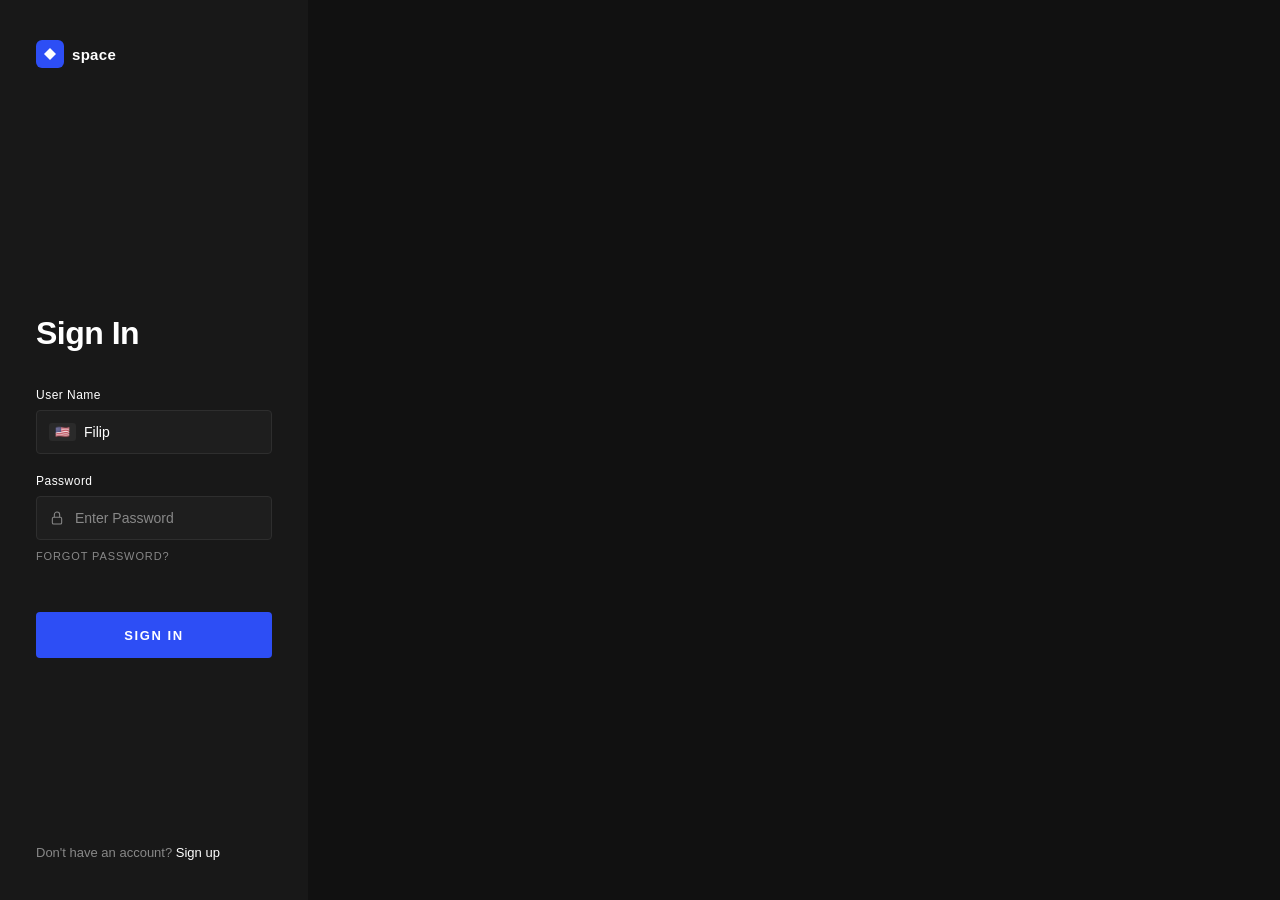
==== index.html @ 188843cb "message" ====
<!doctype html>
<html lang="en">
  <head>
    <meta charset="UTF-8" />
    <meta name="viewport" content="width=device-width, initial-scale=1.0" />
    <title>Document</title>
    <link rel="stylesheet" href="styles/index.css" />
  </head>
  <body>
    <div class="wrapper">
      <!-- ── LEFT PANEL ── -->
      <aside class="left-panel">
        <!-- Logo -->
        <div class="logo">
          <div class="logo-icon">
            <svg viewBox="0 0 16 16"><path d="M2 8L8 2L14 8L8 14Z" /></svg>
          </div>
          <span class="logo-text">space</span>
        </div>

        <!-- Form -->
        <div class="form-area">
          <h1>Sign In</h1>

          <div class="field">
            <label for="username">User Name</label>
            <div class="input-wrap">
              <div class="flag-badge">
                <span>🇺🇸</span>
              </div>
              <input
                id="username"
                type="text"
                placeholder="Enter username"
                value="Filip"
                autocomplete="username"
              />
            </div>
          </div>

          <div class="field">
            <label for="password">Password</label>
            <div class="input-wrap">
              <div class="icon">
                <!-- Lock icon -->
                <svg viewBox="0 0 24 24">
                  <rect x="5" y="11" width="14" height="10" rx="2" />
                  <path d="M8 11V7a4 4 0 0 1 8 0v4" />
                </svg>
              </div>
              <input
                id="password"
                type="password"
                placeholder="Enter Password"
                autocomplete="current-password"
              />
            </div>
            <a href="#" class="forgot-link">Forgot Password?</a>
          </div>

          <button class="btn-signin" type="button">Sign In</button>
        </div>

        <!-- Footer -->
        <p class="panel-footer">
          Don't have an account? <a href="#">Sign up</a>
        </p>
      </aside>

      <!-- ── RIGHT PANEL ── -->
      <main class="right-panel">
        <!--
      YOUR IMAGE GOES HERE
      Replace "your-image.jpg" with your actual image path or URL.
      Example: <img src="./assets/hero.jpg" ... />
    -->
        <img class="bg-image" src="your-image.jpg" alt="Background" />

        <!-- Subtle dark overlay -->
        <div class="overlay"></div>

        <!-- Text on top -->
        <div class="panel-content">
          <p class="tagline">
            A new way to experience real estate<br />in the infinite virtual
            space.
          </p>
          <a href="#" class="learn-more">Learn More</a>
        </div>

        <!-- Next slide arrow -->
        <div class="carousel-arrow" role="button" aria-label="Next slide">
          <svg viewBox="0 0 24 24"><polyline points="9 18 15 12 9 6" /></svg>
        </div>
      </main>
    </div>
  </body>
</html>
---- styles/index.css ----
/* ─── Reset & Base ─────────────────────────────────────── */
*,
*::before,
*::after {
  box-sizing: border-box;
  margin: 0;
  padding: 0;
}

:root {
  --bg-dark: #111111;
  --bg-panel: #181818;
  --accent-blue: #2d4ef5;
  --accent-hover: #1a3de0;
  --text-primary: #ffffff;
  --text-muted: #888888;
  --text-link: #5577ff;
  --border-color: #2e2e2e;
  --input-bg: #1e1e1e;
  --font: "Barlow", sans-serif;
}

html,
body {
  height: 100%;
  font-family: var(--font);
  background: var(--bg-dark);
  color: var(--text-primary);
}

/* ─── Layout ────────────────────────────────────────────── */
.wrapper {
  display: flex;
  min-height: 100vh;
}      
/* ─── Left Panel ─────────────────────────────────────────── */
.left-panel {
  background: var(--bg-panel);
  display: flex;
  flex-direction: column;
  padding: 40px 36px;
  position: relative;
}

.logo {
  display: flex;
  align-items: center;
  gap: 8px;
  margin-bottom: 60px;
}

.logo-icon {
  width: 28px;
  height: 28px;
  background: var(--accent-blue);
  border-radius: 6px;
  display: flex;
  align-items: center;
  justify-content: center;
}

.logo-icon svg {
  width: 16px;
  height: 16px;
  fill: #fff;
}

.logo-text {
  font-size: 15px;
  font-weight: 600;
  color: var(--text-primary);
  letter-spacing: 0.02em;
}

/* ─── Form Area ──────────────────────────────────────────── */
.form-area {
  flex: 1;
  display: flex;
  flex-direction: column;
  justify-content: center;
}

.form-area h1 {
  font-size: 32px;
  font-weight: 700;
  letter-spacing: -0.5px;
  margin-bottom: 36px;
}

.field {
  margin-bottom: 20px;
}

.field label {
  display: block;
  font-size: 12px;
  font-weight: 500;
  color: var(--text-primary);
  letter-spacing: 0.04em;
  margin-bottom: 8px;
}

.input-wrap {
  display: flex;
  align-items: center;
  background: var(--input-bg);
  border: 1px solid var(--border-color);
  border-radius: 4px;
  padding: 0 12px;
  height: 44px;
  transition: border-color 0.2s;
}

.input-wrap:focus-within {
  border-color: var(--accent-blue);
}

.input-wrap .icon {
  display: flex;
  align-items: center;
  margin-right: 10px;
  flex-shrink: 0;
}

.input-wrap .icon svg {
  width: 16px;
  height: 16px;
  fill: none;
  stroke: var(--text-muted);
  stroke-width: 1.6;
}

/* Flag emoji badge */
.flag-badge {
  display: flex;
  align-items: center;
  gap: 6px;
  background: #2a2a2a;
  border-radius: 3px;
  padding: 2px 6px;
  margin-right: 8px;
  font-size: 13px;
  flex-shrink: 0;
}

.flag-badge span {
  font-size: 12px;
  color: var(--text-primary);
  font-weight: 500;
}

.input-wrap input {
  flex: 1;
  background: transparent;
  border: none;
  outline: none;
  color: var(--text-primary);
  font-family: var(--font);
  font-size: 14px;
  font-weight: 400;
}

.input-wrap input::placeholder {
  color: var(--text-muted);
}

.forgot-link {
  display: inline-block;
  margin-top: 10px;
  font-size: 11px;
  font-weight: 500;
  color: var(--text-muted);
  text-decoration: none;
  letter-spacing: 0.08em;
  text-transform: uppercase;
  transition: color 0.2s;
}

.forgot-link:hover {
  color: var(--text-primary);
}

.btn-signin {
  display: block;
  width: 100%;
  margin-top: 28px;
  height: 46px;
  background: var(--accent-blue);
  color: #fff;
  font-family: var(--font);
  font-size: 13px;
  font-weight: 700;
  letter-spacing: 0.12em;
  text-transform: uppercase;
  border: none;
  border-radius: 4px;
  cursor: pointer;
  transition:
    background 0.2s,
    transform 0.1s;
}

.btn-signin:hover {
  background: var(--accent-hover);
}

.btn-signin:active {
  transform: scale(0.98);
}

/* ─── Footer ─────────────────────────────────────────────── */
.panel-footer {
  font-size: 13px;
  color: var(--text-muted);
}

.panel-footer a {
  color: var(--text-primary);
  text-decoration: none;
  font-weight: 500;
}

.panel-footer a:hover {
  text-decoration: underline;
}

/* ─── Right Panel (Image Area) ───────────────────────────── */
.right-panel {
  position: relative;
  overflow: hidden;
  background: #1a1a1a;
}

/*
     * ── YOUR IMAGE ──────────────────────────────────────────────
     * Replace the src below with your own image path.
     * The <img> is already absolutely positioned and covers the
     * full right panel with object-fit: cover.
     * ────────────────────────────────────────────────────────────
     */
.right-panel .bg-image {
  position: absolute;
  inset: 0;
  width: 100%;
  height: 100%;
  object-fit: cover;
  object-position: center;
  display: block;
}

/* Dark overlay so text stays readable */
.right-panel .overlay {
  position: absolute;
  inset: 0;
  background: linear-gradient(
    to right,
    rgba(10, 10, 10, 0.45) 0%,
    rgba(10, 10, 10, 0.1) 100%
  );
}

/* Text content on top of image */
.right-panel .panel-content {
  position: absolute;
  inset: 0;
  display: flex;
  flex-direction: column;
  justify-content: center;
  padding: 60px;
}

.panel-content .tagline {
  font-size: 26px;
  font-weight: 300;
  line-height: 1.4;
  max-width: 400px;
  color: var(--text-primary);
  margin-bottom: 24px;
}

.panel-content .learn-more {
  font-size: 11px;
  font-weight: 600;
  letter-spacing: 0.12em;
  text-transform: uppercase;
  color: var(--text-primary);
  text-decoration: none;
  border-bottom: 1px solid rgba(255, 255, 255, 0.5);
  padding-bottom: 2px;
  width: fit-content;
  transition:
    border-color 0.2s,
    color 0.2s;
}

.panel-content .learn-more:hover {
  color: #aaa;
  border-color: #aaa;
}

/* Carousel arrow (bottom right) */
.carousel-arrow {
  position: absolute;
  bottom: 32px;
  right: 32px;
  width: 40px;
  height: 40px;
  border: 1px solid rgba(255, 255, 255, 0.4);
  border-radius: 50%;
  display: flex;
  align-items: center;
  justify-content: center;
  cursor: pointer;
  transition:
    background 0.2s,
    border-color 0.2s;
}

.carousel-arrow:hover {
  background: rgba(255, 255, 255, 0.12);
  border-color: rgba(255, 255, 255, 0.7);
}

.carousel-arrow svg {
  width: 14px;
  height: 14px;
  stroke: #fff;
  stroke-width: 2;
  fill: none;
}

/* ─── Responsive ─────────────────────────────────────────── */
@media (max-width: 768px) {
  .wrapper {
    grid-template-columns: 1fr;
  }

  .right-panel {
    display: none;
  }

  .left-panel {
    padding: 32px 24px;
  }
}
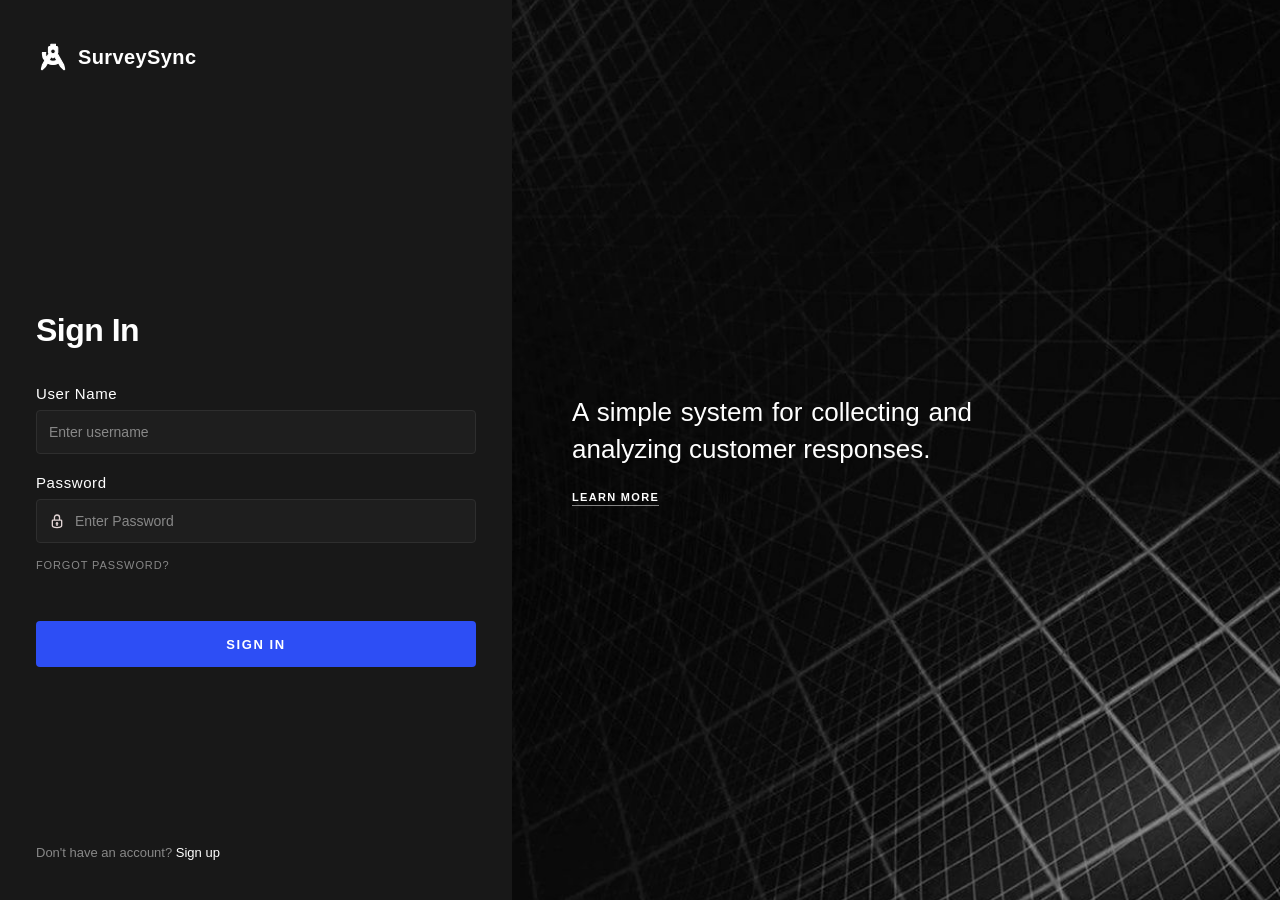
==== commit a7259730: "This is the sign up page" ====
--- a/index.html
+++ b/index.html
@@ -3,51 +3,48 @@
   <head>
     <meta charset="UTF-8" />
     <meta name="viewport" content="width=device-width, initial-scale=1.0" />
-    <title>Document</title>
+    <title>SurveySync - Sign In</title>
+
     <link rel="stylesheet" href="styles/index.css" />
   </head>
+
   <body>
     <div class="wrapper">
       <!-- ── LEFT PANEL ── -->
-      <aside class="left-panel">
+      <div class="left-panel">
         <!-- Logo -->
         <div class="logo">
           <div class="logo-icon">
-            <svg viewBox="0 0 16 16"><path d="M2 8L8 2L14 8L8 14Z" /></svg>
+            <img
+              src="styles/svg/logo-google-android-studio-svgrepo-com.svg"
+              alt="icon"
+            />
           </div>
-          <span class="logo-text">space</span>
+          <span class="logo-text">SurveySync</span>
         </div>
 
-        <!-- Form -->
-        <div class="form-area">
+        <!-- FORM -->
+        <form class="form-area">
           <h1>Sign In</h1>
 
+          <!-- Username -->
           <div class="field">
             <label for="username">User Name</label>
+
             <div class="input-wrap">
-              <div class="flag-badge">
-                <span>🇺🇸</span>
-              </div>
-              <input
-                id="username"
-                type="text"
-                placeholder="Enter username"
-                value="Filip"
-                autocomplete="username"
-              />
+              <input id="username" type="text" placeholder="Enter username" />
             </div>
           </div>
 
+          <!-- Password -->
           <div class="field">
             <label for="password">Password</label>
+
             <div class="input-wrap">
               <div class="icon">
-                <!-- Lock icon -->
-                <svg viewBox="0 0 24 24">
-                  <rect x="5" y="11" width="14" height="10" rx="2" />
-                  <path d="M8 11V7a4 4 0 0 1 8 0v4" />
-                </svg>
+                <img src="styles/svg/padlock-outlined-svgrepo-com.svg" alt="" />
               </div>
+
               <input
                 id="password"
                 type="password"
@@ -55,44 +52,38 @@
                 autocomplete="current-password"
               />
             </div>
+            <small class="password-error"></small>
+
             <a href="#" class="forgot-link">Forgot Password?</a>
           </div>
 
-          <button class="btn-signin" type="button">Sign In</button>
-        </div>
+          <!-- Button -->
+          <button class="btn-signin" type="submit">Sign In</button>
+        </form>
 
         <!-- Footer -->
         <p class="panel-footer">
           Don't have an account? <a href="#">Sign up</a>
         </p>
-      </aside>
+      </div>
 
       <!-- ── RIGHT PANEL ── -->
-      <main class="right-panel">
-        <!--
-      YOUR IMAGE GOES HERE
-      Replace "your-image.jpg" with your actual image path or URL.
-      Example: <img src="./assets/hero.jpg" ... />
-    -->
-        <img class="bg-image" src="your-image.jpg" alt="Background" />
+      <div class="right-panel">
+        <img
+          class="bg-image"
+          src="styles/images/download - 2026-05-07T134545.837.jpg"
+          alt="Background"
+        />
 
-        <!-- Subtle dark overlay -->
-        <div class="overlay"></div>
-
-        <!-- Text on top -->
         <div class="panel-content">
           <p class="tagline">
-            A new way to experience real estate<br />in the infinite virtual
-            space.
+            A simple system for collecting and analyzing customer responses.
           </p>
+
           <a href="#" class="learn-more">Learn More</a>
         </div>
-
-        <!-- Next slide arrow -->
-        <div class="carousel-arrow" role="button" aria-label="Next slide">
-          <svg viewBox="0 0 24 24"><polyline points="9 18 15 12 9 6" /></svg>
-        </div>
-      </main>
+      </div>
     </div>
+    <script src="index.js"></script>
   </body>
 </html>
--- a/styles/index.css
+++ b/styles/index.css
@@ -32,15 +32,22 @@
 .wrapper {
   display: flex;
   min-height: 100vh;
-}      
+}
 /* ─── Left Panel ─────────────────────────────────────────── */
 .left-panel {
+  width: 40%;
   background: var(--bg-panel);
   display: flex;
   flex-direction: column;
   padding: 40px 36px;
   position: relative;
 }
+.right-panel {
+  width: 60%;
+  position: relative;
+  overflow: hidden;
+  background: #1a1a1a;
+}
 
 .logo {
   display: flex;
@@ -50,23 +57,22 @@
 }
 
 .logo-icon {
-  width: 28px;
-  height: 28px;
-  background: var(--accent-blue);
+  width: 34px;
+  height: 34px;
   border-radius: 6px;
   display: flex;
   align-items: center;
   justify-content: center;
 }
 
-.logo-icon svg {
-  width: 16px;
-  height: 16px;
+.logo-icon img {
+  width: 34px;
+  height: 34px;
   fill: #fff;
 }
 
 .logo-text {
-  font-size: 15px;
+  font-size: 20px;
   font-weight: 600;
   color: var(--text-primary);
   letter-spacing: 0.02em;
@@ -93,7 +99,7 @@
 
 .field label {
   display: block;
-  font-size: 12px;
+  font-size: 15px;
   font-weight: 500;
   color: var(--text-primary);
   letter-spacing: 0.04em;
@@ -122,31 +128,12 @@
   flex-shrink: 0;
 }
 
-.input-wrap .icon svg {
+.input-wrap .icon img {
   width: 16px;
   height: 16px;
   fill: none;
   stroke: var(--text-muted);
   stroke-width: 1.6;
-}
-
-/* Flag emoji badge */
-.flag-badge {
-  display: flex;
-  align-items: center;
-  gap: 6px;
-  background: #2a2a2a;
-  border-radius: 3px;
-  padding: 2px 6px;
-  margin-right: 8px;
-  font-size: 13px;
-  flex-shrink: 0;
-}
-
-.flag-badge span {
-  font-size: 12px;
-  color: var(--text-primary);
-  font-weight: 500;
 }
 
 .input-wrap input {
@@ -174,6 +161,12 @@
   letter-spacing: 0.08em;
   text-transform: uppercase;
   transition: color 0.2s;
+}
+.password-error {
+  color: red;
+  font-size: 12px;
+  margin-top: 6px;
+  display: block;
 }
 
 .forgot-link:hover {
@@ -231,13 +224,6 @@
   background: #1a1a1a;
 }
 
-/*
-     * ── YOUR IMAGE ──────────────────────────────────────────────
-     * Replace the src below with your own image path.
-     * The <img> is already absolutely positioned and covers the
-     * full right panel with object-fit: cover.
-     * ────────────────────────────────────────────────────────────
-     */
 .right-panel .bg-image {
   position: absolute;
   inset: 0;
@@ -248,17 +234,6 @@
   display: block;
 }
 
-/* Dark overlay so text stays readable */
-.right-panel .overlay {
-  position: absolute;
-  inset: 0;
-  background: linear-gradient(
-    to right,
-    rgba(10, 10, 10, 0.45) 0%,
-    rgba(10, 10, 10, 0.1) 100%
-  );
-}
-
 /* Text content on top of image */
 .right-panel .panel-content {
   position: absolute;
@@ -276,6 +251,7 @@
   max-width: 400px;
   color: var(--text-primary);
   margin-bottom: 24px;
+  text-align: justify;
 }
 
 .panel-content .learn-more {
@@ -298,48 +274,14 @@
   border-color: #aaa;
 }
 
-/* Carousel arrow (bottom right) */
-.carousel-arrow {
-  position: absolute;
-  bottom: 32px;
-  right: 32px;
-  width: 40px;
-  height: 40px;
-  border: 1px solid rgba(255, 255, 255, 0.4);
-  border-radius: 50%;
-  display: flex;
-  align-items: center;
-  justify-content: center;
-  cursor: pointer;
-  transition:
-    background 0.2s,
-    border-color 0.2s;
-}
-
-.carousel-arrow:hover {
-  background: rgba(255, 255, 255, 0.12);
-  border-color: rgba(255, 255, 255, 0.7);
-}
-
-.carousel-arrow svg {
-  width: 14px;
-  height: 14px;
-  stroke: #fff;
-  stroke-width: 2;
-  fill: none;
-}
-
 /* ─── Responsive ─────────────────────────────────────────── */
 @media (max-width: 768px) {
-  .wrapper {
-    grid-template-columns: 1fr;
-  }
-
   .right-panel {
     display: none;
   }
 
   .left-panel {
+    width: 100%;
     padding: 32px 24px;
   }
 }
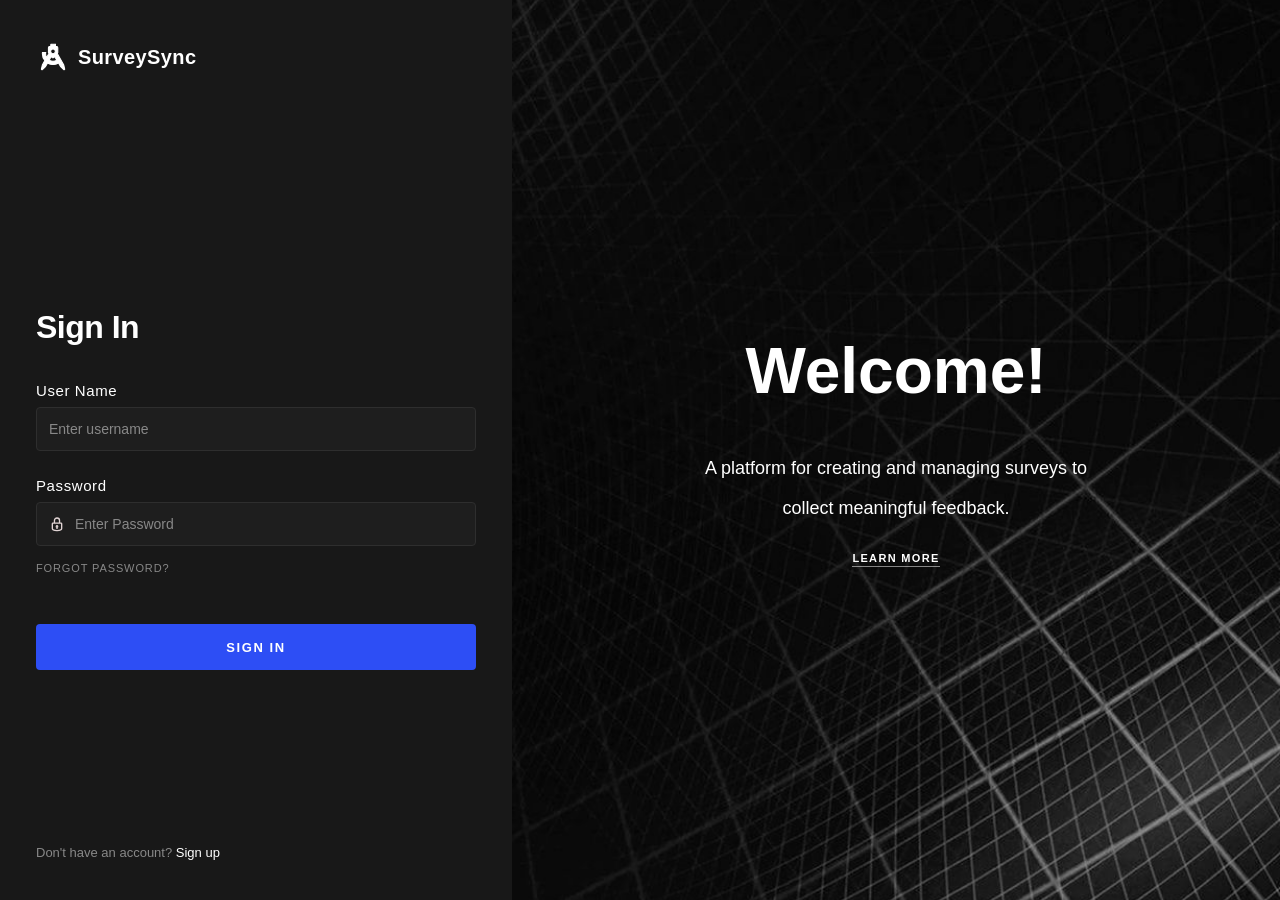
==== commit 8e5abad5: "Updated subtitle for right panel" ====
--- a/index.html
+++ b/index.html
@@ -35,6 +35,7 @@
               <input id="username" type="text" placeholder="Enter username" />
             </div>
           </div>
+          <small class="username-error"></small>
 
           <!-- Password -->
           <div class="field">
@@ -76,8 +77,10 @@
         />
 
         <div class="panel-content">
+          <h2>Welcome!</h2>
           <p class="tagline">
-            A simple system for collecting and analyzing customer responses.
+            A platform for creating and managing surveys to <br />
+            collect meaningful feedback.
           </p>
 
           <a href="#" class="learn-more">Learn More</a>
--- a/styles/index.css
+++ b/styles/index.css
@@ -163,6 +163,12 @@
   transition: color 0.2s;
 }
 .password-error {
+  color: red;
+  font-size: 12px;
+  margin-top: 6px;
+  display: block;
+}
+.username-error {
   color: red;
   font-size: 12px;
   margin-top: 6px;
@@ -190,11 +196,12 @@
   cursor: pointer;
   transition:
     background 0.2s,
-    transform 0.1s;
+    transform 0.3s ease;
 }
 
 .btn-signin:hover {
   background: var(--accent-hover);
+  transform: scale(0.95);
 }
 
 .btn-signin:active {
@@ -222,6 +229,9 @@
   position: relative;
   overflow: hidden;
   background: #1a1a1a;
+  display: flex;
+  align-items: center;
+  justify-content: center;
 }
 
 .right-panel .bg-image {
@@ -241,17 +251,32 @@
   display: flex;
   flex-direction: column;
   justify-content: center;
+  align-items: center;
   padding: 60px;
 }
+.panel-content h2 {
+  font-size: 64px;
+  font-weight: 700;
+  margin-bottom: 40px;
+  transition:
+    color 0.3s ease,
+    transform 0.3s ease;
+  cursor: pointer;
+}
+.panel-content h2:hover {
+  color: var(--accent-blue);
+  transform: scale(1.05);
+}
 
 .panel-content .tagline {
-  font-size: 26px;
+  font-size: 18px;
   font-weight: 300;
   line-height: 1.4;
-  max-width: 400px;
+  max-width: auto;
   color: var(--text-primary);
   margin-bottom: 24px;
-  text-align: justify;
+  line-height: 40px;
+  text-align: center;
 }
 
 .panel-content .learn-more {
